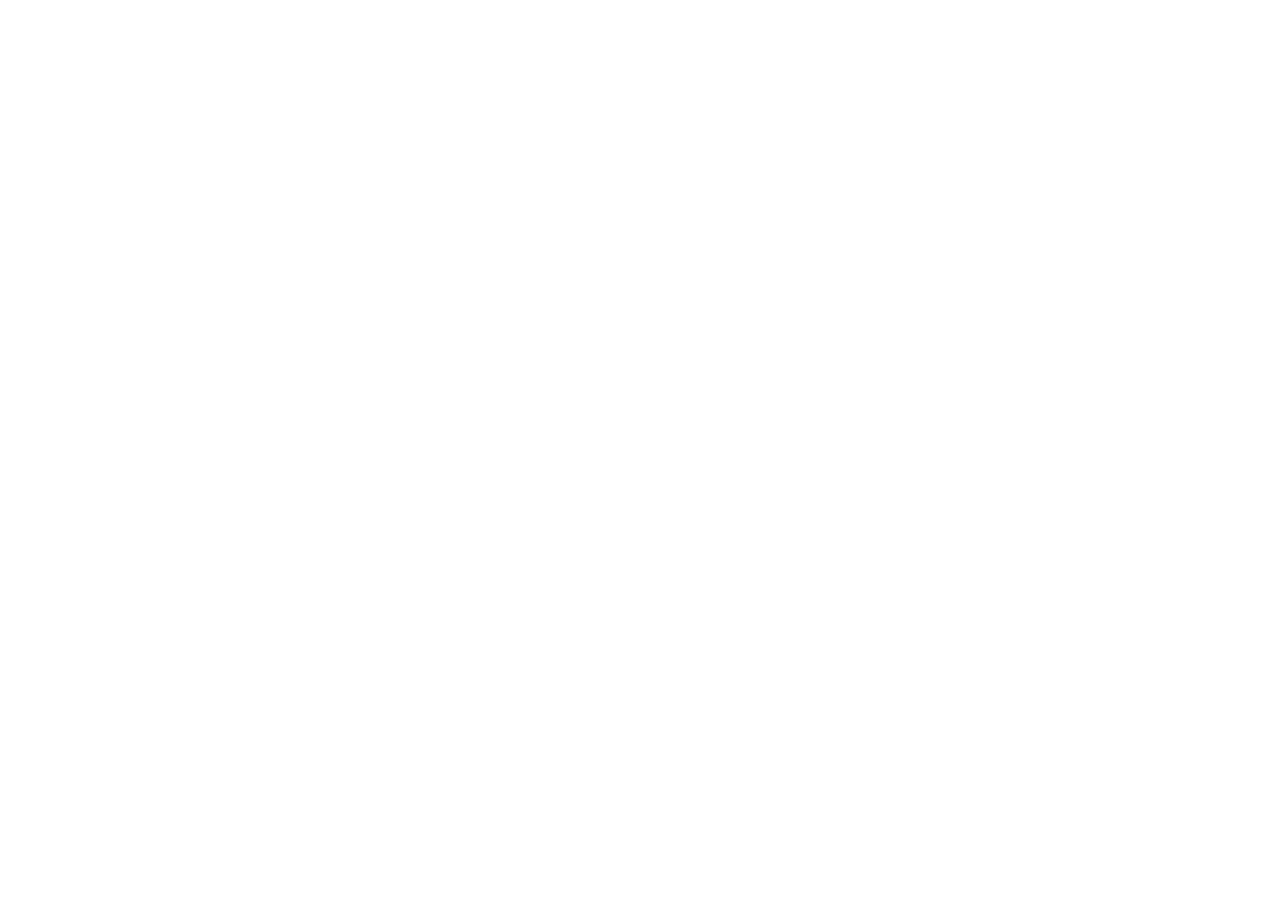
==== 02. CSS Image hover effect/index.html @ 845a67f5 "starter files ready for the image hover project using grid" ====
<!DOCTYPE html>
<html lang="en">
  <head>
    <meta charset="UTF-8" />
    <meta http-equiv="X-UA-Compatible" content="IE=edge" />
    <meta name="viewport" content="width=device-width, initial-scale=1.0" />
    <title>Image Hover Effect using CSS grid</title>
  </head>
  <body></body>
</html>
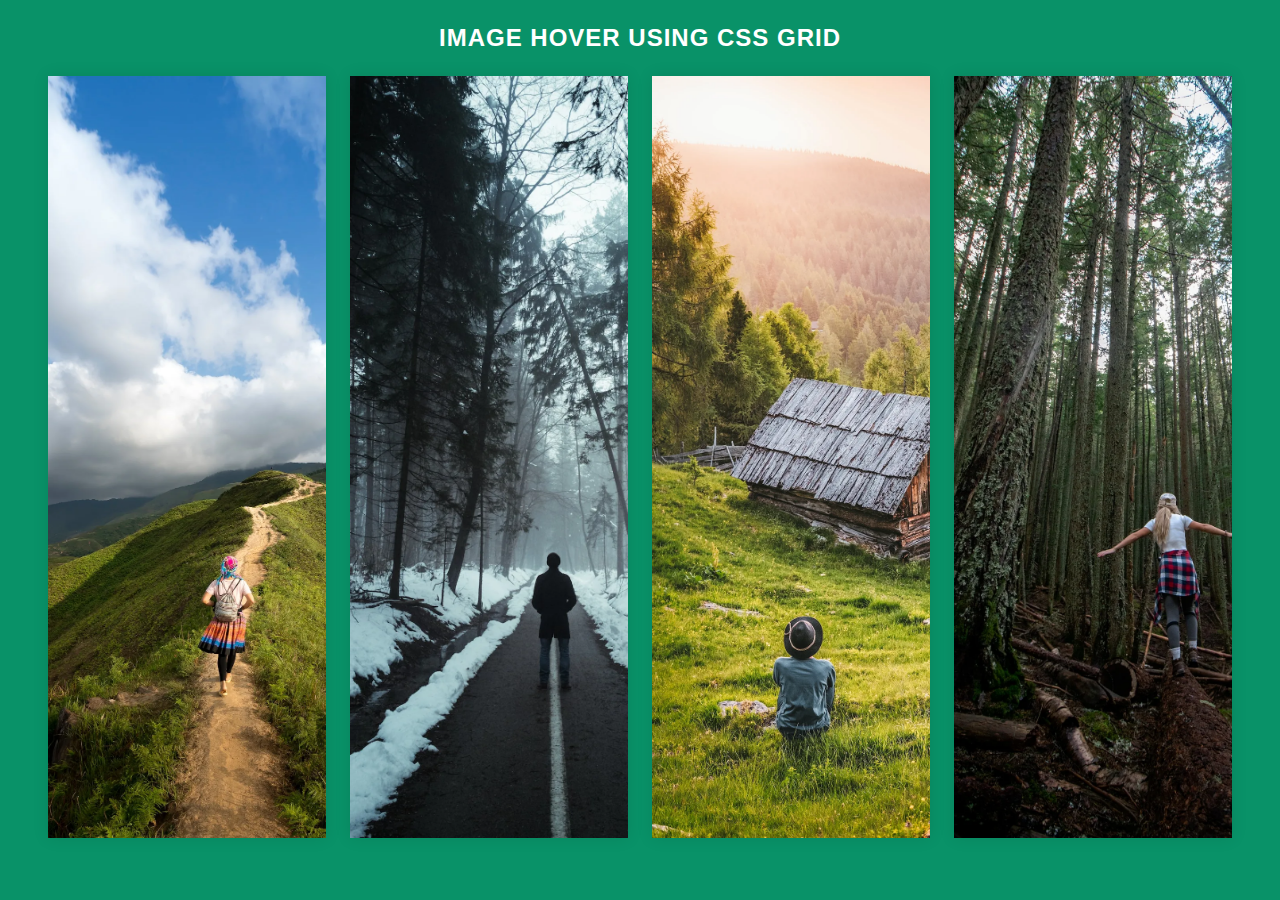
==== commit dc7771d4: "completed the project" ====
--- a/02. CSS Image hover effect/index.html
+++ b/02. CSS Image hover effect/index.html
@@ -4,7 +4,44 @@
     <meta charset="UTF-8" />
     <meta http-equiv="X-UA-Compatible" content="IE=edge" />
     <meta name="viewport" content="width=device-width, initial-scale=1.0" />
+    <link rel="stylesheet" href="style.css" />
     <title>Image Hover Effect using CSS grid</title>
   </head>
-  <body></body>
+  <body>
+    <header>
+      <div class="heading">
+        <h1>Image Hover using CSS Grid</h1>
+      </div>
+    </header>
+    <div class="container">
+      <div class="img">
+        <img
+          src="img/nature1.webp"
+          class="nature1"
+          alt="a woman walking on a mountain with a backpack"
+        />
+      </div>
+      <div class="img">
+        <img
+          src="img/nature2.webp"
+          class="nature2"
+          alt="a man standing on the middle of snowy road"
+        />
+      </div>
+      <div class="img">
+        <img
+          src="img/nature3.webp"
+          class="nature3"
+          alt="a woman siting in the valley"
+        />
+      </div>
+      <div class="img">
+        <img
+          src="img/nature4.webp"
+          class="nature4"
+          alt="a woman walking with open arms in the woods"
+        />
+      </div>
+    </div>
+  </body>
 </html>
--- a/02. CSS Image hover effect/style.css
+++ b/02. CSS Image hover effect/style.css
@@ -0,0 +1,58 @@
+* {
+  margin: 0;
+  padding: 0;
+  box-sizing: border-box;
+}
+
+html {
+  font-size: 62.5%;
+}
+
+body {
+  font-family: sans-serif;
+  background-color: #099268;
+}
+
+.heading {
+  padding: 2.4rem 4.8rem;
+  text-align: center;
+  letter-spacing: 1px;
+}
+
+.heading h1 {
+  font-size: 2.4rem;
+  text-transform: uppercase;
+  color: #fff;
+}
+
+.container {
+  padding: 4.8rem;
+  padding-top: 0;
+  display: flex;
+  gap: 2.4rem;
+  width: 100%;
+  height: 90vh;
+}
+
+.img {
+  flex: 1;
+  box-shadow: 0 0 1.5rem rgba(0, 0, 0, 0.1);
+  transition: all 0.5s;
+  overflow: hidden;
+}
+
+.img:hover {
+  flex: 1 1 50%;
+}
+
+.img:hover img {
+  width: 100%;
+}
+
+.container img {
+  transition: all 0.5s;
+  width: 150%;
+  height: 100%;
+  object-fit: cover;
+  object-position: bottom;
+}
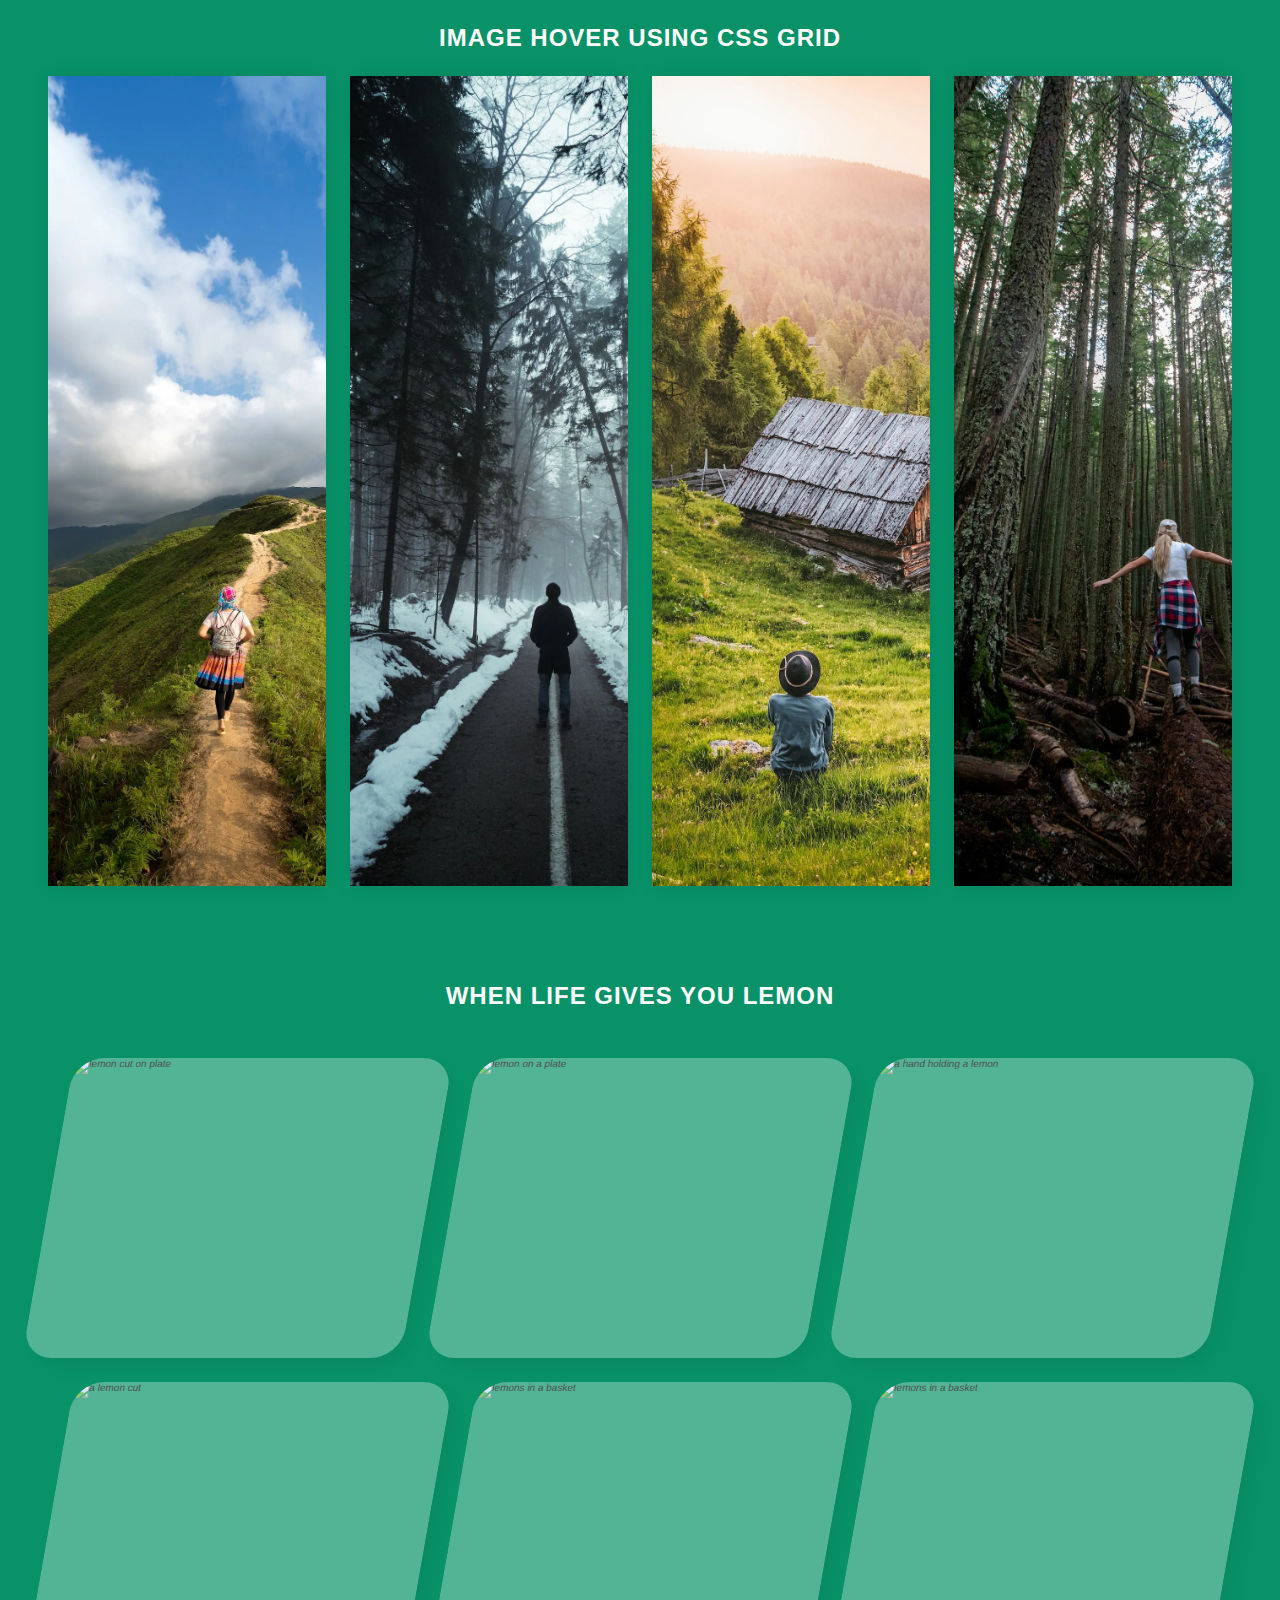
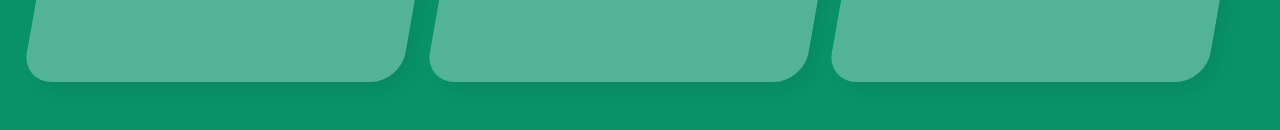
==== commit 43e48977: "completed the project of titled image hover using css skew and after and before pseudoelements" ====
--- a/02. CSS Image hover effect/index.html
+++ b/02. CSS Image hover effect/index.html
@@ -43,5 +43,18 @@
         />
       </div>
     </div>
+    <header>
+      <div class="heading heading-secondary">
+        <h1>When Life Gives you Lemon</h1>
+      </div>
+    </header>
+    <div class="grid">
+      <div><img src="img/lemon1.jpg" alt="lemon cut on plate" /></div>
+      <div><img src="img/lemon2.jpg" alt="lemon on a plate" /></div>
+      <div><img src="img/lemon3.jpg" alt="a hand holding a lemon" /></div>
+      <div><img src="img/lemon4.jpg" alt="a lemon cut" /></div>
+      <div><img src="img/lemon5.jpg" alt="lemons in a basket" /></div>
+      <div><img src="img/lemon6.jpg" alt="lemons in a basket" /></div>
+    </div>
   </body>
 </html>
--- a/02. CSS Image hover effect/style.css
+++ b/02. CSS Image hover effect/style.css
@@ -26,8 +26,7 @@
 }
 
 .container {
-  padding: 4.8rem;
-  padding-top: 0;
+  padding: 0 4.8rem;
   display: flex;
   gap: 2.4rem;
   width: 100%;
@@ -56,3 +55,74 @@
   object-fit: cover;
   object-position: bottom;
 }
+
+.grid {
+  display: grid;
+  grid-template-columns: repeat(3, 1fr);
+  grid-auto-rows: 300px;
+  gap: 2.4rem;
+  padding: 0 4.8rem 4.8rem 4.8rem;
+}
+
+.heading-secondary {
+  padding: 9.6rem 0 4.8rem 0;
+}
+
+.grid > * {
+  transform: skew(-10deg);
+  border-radius: 3rem;
+  overflow: hidden;
+  position: relative;
+  transition: all 0.3s;
+  box-shadow: 1rem 1rem 1.5rem rgba(0, 0, 0, 0.05);
+}
+
+.grid > *::before {
+  content: '';
+  display: block;
+  position: absolute;
+  width: 100%;
+  height: 100%;
+  top: 0;
+  left: 0;
+  background-color: rgba(255, 255, 255, 0.3);
+}
+
+.grid > *::after {
+  content: url(img/arrow-forward-outline.svg);
+  position: absolute;
+  display: block;
+  width: 2rem;
+  height: 2rem;
+  padding: 1.6rem;
+  stroke: #099268;
+  bottom: -6rem;
+  right: 2rem;
+  display: flex;
+  align-items: center;
+  justify-content: center;
+  border-radius: 50%;
+  background-color: rgba(255, 255, 255, 0.75);
+  cursor: pointer;
+  transition: all 0.3s;
+}
+
+.grid > *:hover::after {
+  transform: translateY(-7rem);
+}
+
+.grid > *:hover::before {
+  width: 0;
+  height: 0;
+}
+
+.grid > *:hover {
+  transform: translate(-1rem, -1rem) skew(-10deg);
+  box-shadow: 1rem 1.5rem 3rem 2rem rgba(0, 0, 0, 0.1);
+}
+
+.grid img {
+  width: 100%;
+  object-fit: cover;
+  object-position: center;
+}
